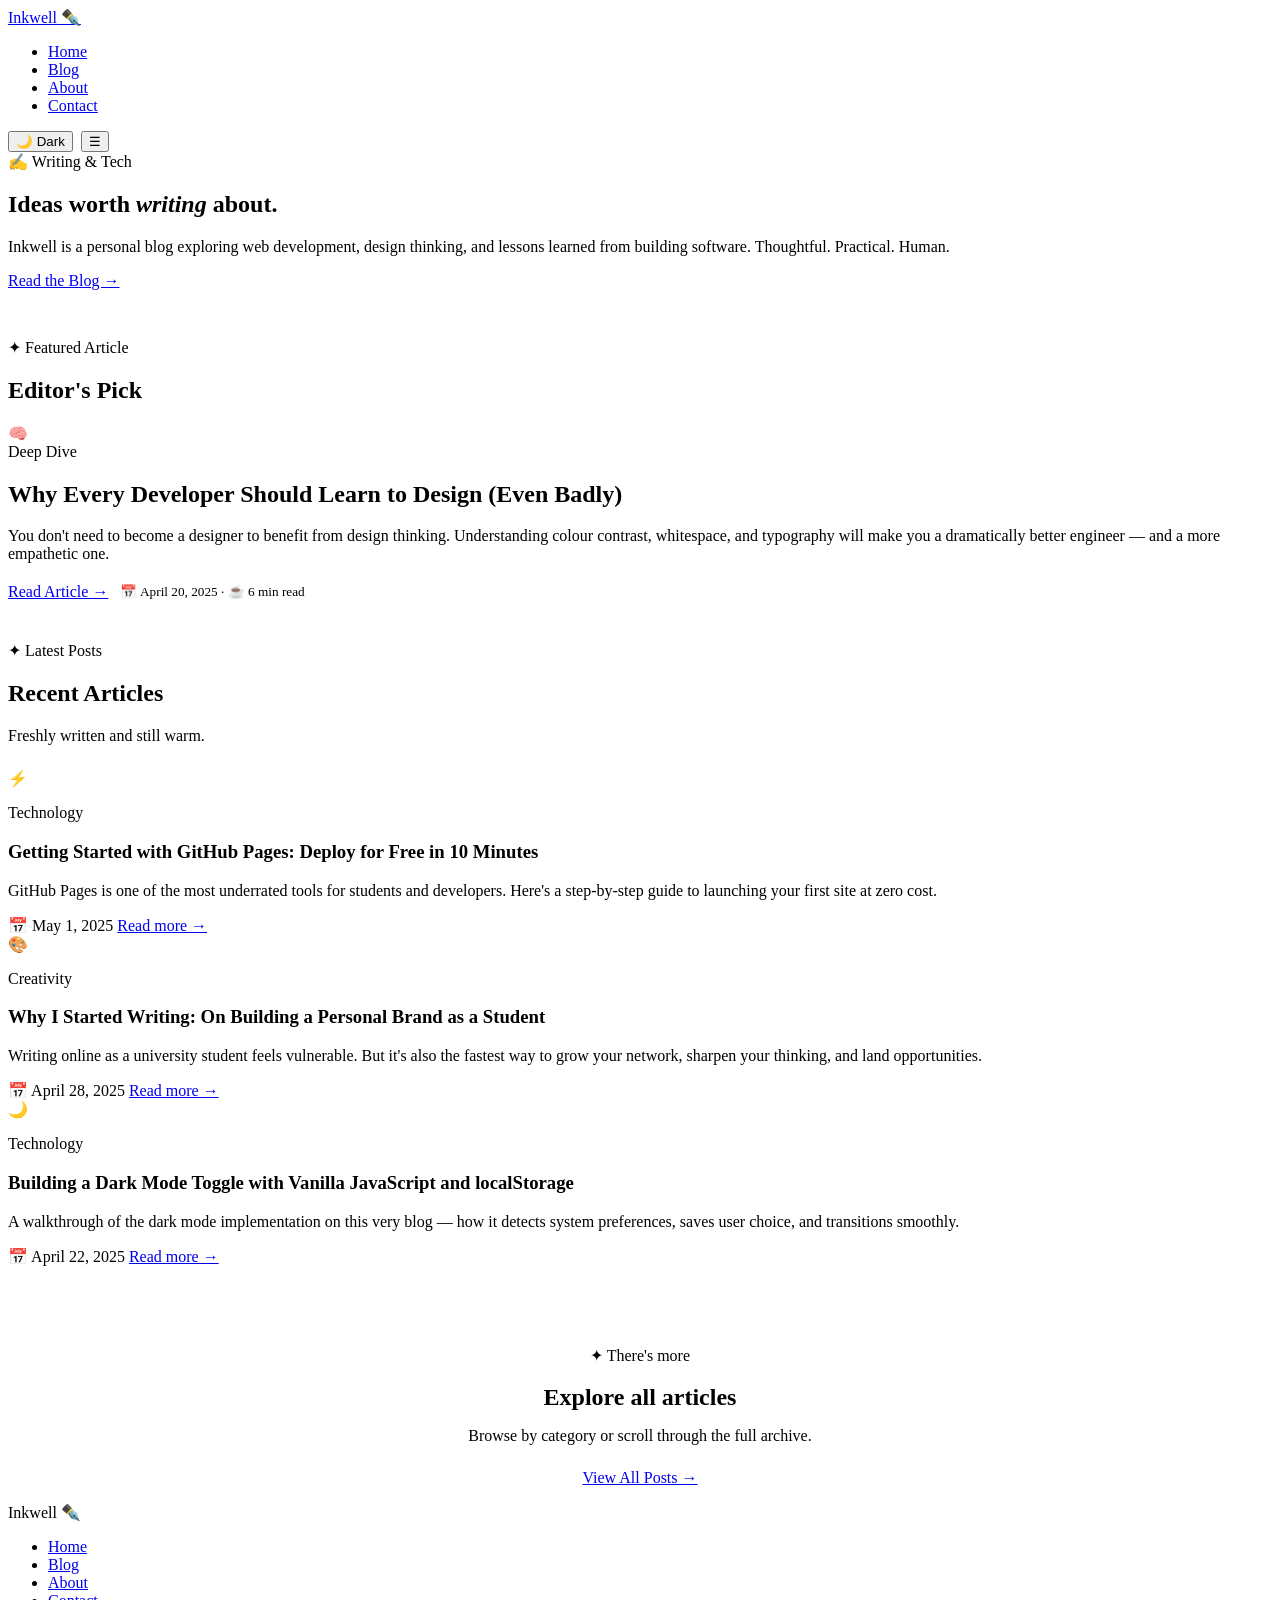
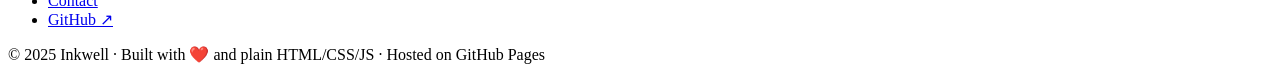
==== index.html @ 03e04a81 "Add files via upload" ====
<!DOCTYPE html>
<html lang="en" data-theme="light">
<head>
  <meta charset="UTF-8" />
  <meta name="viewport" content="width=device-width, initial-scale=1.0" />
  <meta name="description" content="Inkwell — A blog about technology, creativity, and building things on the web." />
  <title>Inkwell | Home</title>
  <link rel="stylesheet" href="css/style.css" />
  <link rel="icon" href="data:image/svg+xml,<svg xmlns='http://www.w3.org/2000/svg' viewBox='0 0 100 100'><text y='.9em' font-size='90'>✒️</text></svg>" />
</head>
<body>

  <!-- ═══ NAVBAR ═══════════════════════════════════════════ -->
  <nav class="navbar" role="navigation" aria-label="Main navigation">
    <div class="nav-inner">
      <a href="index.html" class="nav-logo">Ink<span>well</span> ✒️</a>

      <ul class="nav-links" id="navLinks" role="list">
        <li><a href="index.html" class="active">Home</a></li>
        <li><a href="pages/blog.html">Blog</a></li>
        <li><a href="pages/about.html">About</a></li>
        <li><a href="pages/contact.html">Contact</a></li>
      </ul>

      <div style="display:flex; align-items:center; gap:0.5rem;">
        <button class="theme-toggle" id="themeToggle" aria-label="Toggle dark mode">
          <span class="icon" id="themeIcon">🌙</span>
          <span id="themeLabel">Dark</span>
        </button>
        <button class="nav-hamburger" id="navHamburger" aria-label="Open menu" aria-expanded="false">☰</button>
      </div>
    </div>
  </nav>

  <main>
    <!-- ═══ HERO ═══════════════════════════════════════════ -->
    <section class="hero">
      <div class="hero-inner">
        <span class="hero-tag">✍️ Writing &amp; Tech</span>
        <h1>Ideas worth <em>writing</em> about.</h1>
        <p class="hero-sub">
          Inkwell is a personal blog exploring web development, design thinking,
          and lessons learned from building software. Thoughtful. Practical. Human.
        </p>
        <a href="pages/blog.html" class="hero-cta">Read the Blog →</a>
      </div>
    </section>

    <!-- ═══ CONTENT ════════════════════════════════════════ -->
    <div class="page-container">

      <!-- Featured Post -->
      <div style="margin: 3rem 0 1rem;">
        <p class="section-label">✦ Featured Article</p>
        <h2 class="section-title">Editor's Pick</h2>
      </div>

      <article class="featured-post reveal">
        <div class="featured-img">🧠</div>
        <div class="featured-body">
          <span class="featured-tag">Deep Dive</span>
          <h2 class="featured-title">
            Why Every Developer Should Learn to Design (Even Badly)
          </h2>
          <p class="featured-excerpt">
            You don't need to become a designer to benefit from design thinking. 
            Understanding colour contrast, whitespace, and typography will make you 
            a dramatically better engineer — and a more empathetic one.
          </p>
          <div style="display:flex; gap:0.75rem; flex-wrap:wrap; align-items:center; margin-top:1.25rem;">
            <a href="pages/post-design-thinking.html" class="btn btn-primary">Read Article →</a>
            <span class="text-muted" style="font-size:0.83rem;">📅 April 20, 2025 · ☕ 6 min read</span>
          </div>
        </div>
      </article>

      <!-- Recent Posts -->
      <div style="margin: 2.5rem 0 1.5rem;">
        <p class="section-label">✦ Latest Posts</p>
        <h2 class="section-title">Recent Articles</h2>
        <p class="section-sub">Freshly written and still warm.</p>
      </div>

      <div class="cards-grid">
        <!-- Card 1 -->
        <article class="card reveal" data-category="technology">
          <div class="card-img">⚡</div>
          <div class="card-body">
            <p class="card-category">Technology</p>
            <h3 class="card-title">Getting Started with GitHub Pages: Deploy for Free in 10 Minutes</h3>
            <p class="card-excerpt">
              GitHub Pages is one of the most underrated tools for students and developers.
              Here's a step-by-step guide to launching your first site at zero cost.
            </p>
            <div class="card-meta">
              <span>📅 May 1, 2025</span>
              <a href="pages/post-github-pages.html">Read more →</a>
            </div>
          </div>
        </article>

        <!-- Card 2 -->
        <article class="card reveal" data-category="creativity">
          <div class="card-img">🎨</div>
          <div class="card-body">
            <p class="card-category">Creativity</p>
            <h3 class="card-title">Why I Started Writing: On Building a Personal Brand as a Student</h3>
            <p class="card-excerpt">
              Writing online as a university student feels vulnerable. But it's also the
              fastest way to grow your network, sharpen your thinking, and land opportunities.
            </p>
            <div class="card-meta">
              <span>📅 April 28, 2025</span>
              <a href="pages/post-why-i-write.html">Read more →</a>
            </div>
          </div>
        </article>

        <!-- Card 3 -->
        <article class="card reveal" data-category="technology">
          <div class="card-img">🌙</div>
          <div class="card-body">
            <p class="card-category">Technology</p>
            <h3 class="card-title">Building a Dark Mode Toggle with Vanilla JavaScript and localStorage</h3>
            <p class="card-excerpt">
              A walkthrough of the dark mode implementation on this very blog — 
              how it detects system preferences, saves user choice, and transitions smoothly.
            </p>
            <div class="card-meta">
              <span>📅 April 22, 2025</span>
              <a href="pages/post-dark-mode.html">Read more →</a>
            </div>
          </div>
        </article>
      </div>

      <!-- CTA Strip -->
      <div style="text-align:center; padding: 4rem 0 1rem;">
        <p class="section-label">✦ There's more</p>
        <h2 style="margin-bottom:0.75rem;">Explore all articles</h2>
        <p class="text-muted" style="margin-bottom:1.5rem;">Browse by category or scroll through the full archive.</p>
        <a href="pages/blog.html" class="btn btn-outline">View All Posts →</a>
      </div>

    </div>
  </main>

  <!-- ═══ FOOTER ═══════════════════════════════════════════ -->
  <footer>
    <div class="footer-inner">
      <span class="footer-logo">Ink<span>well</span> ✒️</span>
      <ul class="footer-links">
        <li><a href="index.html">Home</a></li>
        <li><a href="pages/blog.html">Blog</a></li>
        <li><a href="pages/about.html">About</a></li>
        <li><a href="pages/contact.html">Contact</a></li>
        <li><a href="https://github.com/" target="_blank" rel="noopener">GitHub ↗</a></li>
      </ul>
      <p class="footer-copy">© 2025 Inkwell · Built with ❤️ and plain HTML/CSS/JS · Hosted on GitHub Pages</p>
    </div>
  </footer>

  <script src="js/main.js"></script>
</body>
</html>
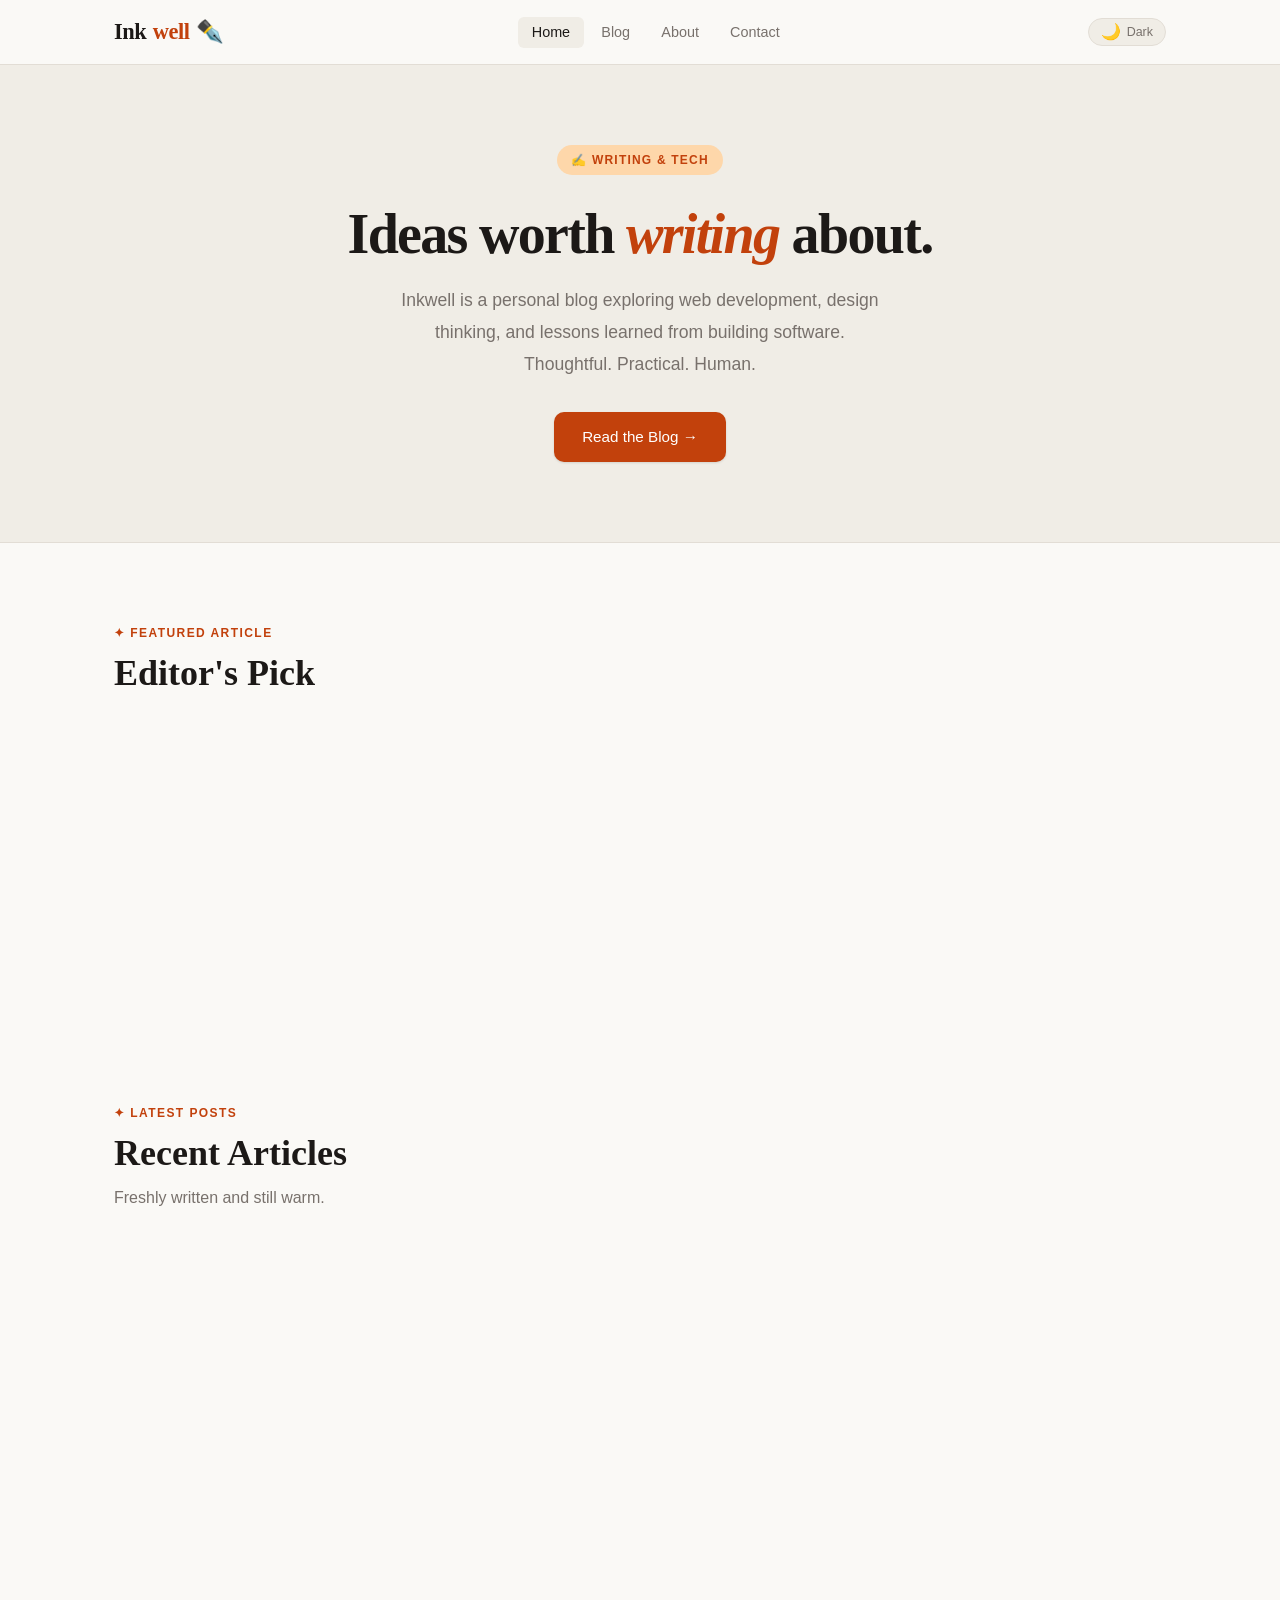
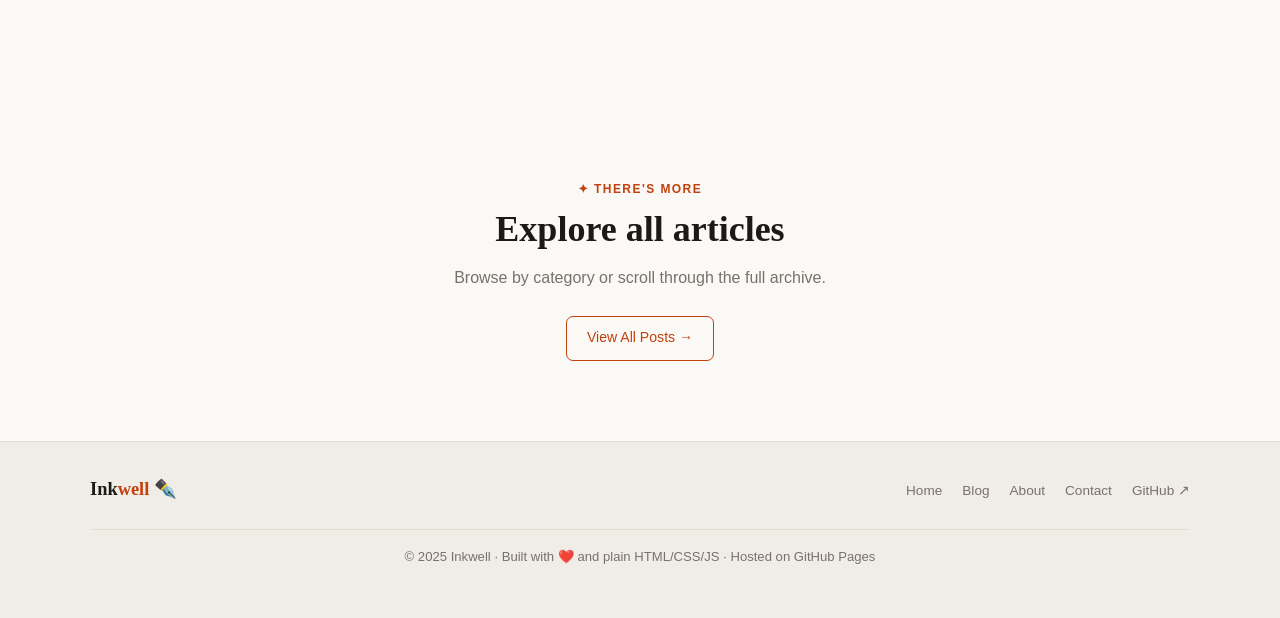
==== commit 3c79d314: "Update index.html" ====
--- a/index.html
+++ b/index.html
@@ -5,7 +5,7 @@
   <meta name="viewport" content="width=device-width, initial-scale=1.0" />
   <meta name="description" content="Inkwell — A blog about technology, creativity, and building things on the web." />
   <title>Inkwell | Home</title>
-  <link rel="stylesheet" href="css/style.css" />
+  <link rel="stylesheet" href="style.css" />
   <link rel="icon" href="data:image/svg+xml,<svg xmlns='http://www.w3.org/2000/svg' viewBox='0 0 100 100'><text y='.9em' font-size='90'>✒️</text></svg>" />
 </head>
 <body>
--- a/style.css
+++ b/style.css
@@ -0,0 +1,806 @@
+/* ============================================================
+   INKWELL — Personal Blog
+   style.css | Main Stylesheet
+   ============================================================ */
+
+/* ---------- Google Fonts ---------- */
+@import url('https://fonts.googleapis.com/css2?family=Playfair+Display:ital,wght@0,400;0,700;1,400&family=DM+Sans:ital,opsz,wght@0,9..40,300;0,9..40,400;0,9..40,500;1,9..40,300&display=swap');
+
+/* ---------- CSS Variables (Light Theme) ---------- */
+:root {
+  --bg:           #faf9f6;
+  --bg-alt:       #f0ede6;
+  --surface:      #ffffff;
+  --border:       #e2ddd5;
+  --text:         #1c1917;
+  --text-muted:   #78716c;
+  --accent:       #c2410c;       /* warm terracotta */
+  --accent-light: #fed7aa;
+  --accent-hover: #9a3412;
+  --nav-bg:       rgba(250, 249, 246, 0.92);
+  --shadow-sm:    0 1px 3px rgba(0,0,0,0.07), 0 1px 2px rgba(0,0,0,0.05);
+  --shadow-md:    0 4px 16px rgba(0,0,0,0.08);
+  --shadow-lg:    0 10px 40px rgba(0,0,0,0.10);
+  --radius:       10px;
+  --font-display: 'Playfair Display', Georgia, serif;
+  --font-body:    'DM Sans', 'Segoe UI', sans-serif;
+  --transition:   0.25s cubic-bezier(0.4, 0, 0.2, 1);
+  --max-width:    1100px;
+}
+
+/* ---------- Dark Theme ---------- */
+[data-theme="dark"] {
+  --bg:           #0f0e0c;
+  --bg-alt:       #1c1a17;
+  --surface:      #252320;
+  --border:       #38352f;
+  --text:         #f5f0eb;
+  --text-muted:   #a8a09a;
+  --accent:       #fb923c;
+  --accent-light: #431407;
+  --accent-hover: #fdba74;
+  --nav-bg:       rgba(15, 14, 12, 0.92);
+  --shadow-sm:    0 1px 3px rgba(0,0,0,0.3);
+  --shadow-md:    0 4px 16px rgba(0,0,0,0.4);
+  --shadow-lg:    0 10px 40px rgba(0,0,0,0.5);
+}
+
+/* ---------- Reset & Base ---------- */
+*, *::before, *::after { box-sizing: border-box; margin: 0; padding: 0; }
+
+html {
+  scroll-behavior: smooth;
+  font-size: 16px;
+}
+
+body {
+  font-family: var(--font-body);
+  background-color: var(--bg);
+  color: var(--text);
+  line-height: 1.7;
+  transition: background-color var(--transition), color var(--transition);
+  min-height: 100vh;
+  display: flex;
+  flex-direction: column;
+}
+
+img { max-width: 100%; display: block; }
+a  { color: var(--accent); text-decoration: none; transition: color var(--transition); }
+a:hover { color: var(--accent-hover); }
+
+/* ---------- Typography ---------- */
+h1, h2, h3, h4 {
+  font-family: var(--font-display);
+  line-height: 1.25;
+  color: var(--text);
+}
+h1 { font-size: clamp(2rem, 5vw, 3.5rem); }
+h2 { font-size: clamp(1.5rem, 3.5vw, 2.25rem); }
+h3 { font-size: clamp(1.15rem, 2.5vw, 1.5rem); }
+
+p { margin-bottom: 1.1rem; color: var(--text); }
+
+/* ---------- Navigation ---------- */
+.navbar {
+  position: sticky;
+  top: 0;
+  z-index: 100;
+  background: var(--nav-bg);
+  backdrop-filter: blur(12px);
+  -webkit-backdrop-filter: blur(12px);
+  border-bottom: 1px solid var(--border);
+  transition: background var(--transition);
+}
+
+.nav-inner {
+  max-width: var(--max-width);
+  margin: 0 auto;
+  padding: 0 1.5rem;
+  height: 64px;
+  display: flex;
+  align-items: center;
+  justify-content: space-between;
+  gap: 1rem;
+}
+
+.nav-logo {
+  font-family: var(--font-display);
+  font-size: 1.4rem;
+  font-weight: 700;
+  color: var(--text);
+  letter-spacing: -0.02em;
+  display: flex;
+  align-items: center;
+  gap: 0.4rem;
+}
+.nav-logo span { color: var(--accent); }
+
+.nav-links {
+  display: flex;
+  align-items: center;
+  gap: 0.25rem;
+  list-style: none;
+}
+
+.nav-links a {
+  color: var(--text-muted);
+  font-size: 0.9rem;
+  font-weight: 500;
+  padding: 0.45rem 0.85rem;
+  border-radius: 6px;
+  transition: all var(--transition);
+}
+.nav-links a:hover,
+.nav-links a.active {
+  color: var(--text);
+  background: var(--bg-alt);
+}
+
+/* Dark mode toggle */
+.theme-toggle {
+  background: var(--bg-alt);
+  border: 1px solid var(--border);
+  border-radius: 50px;
+  cursor: pointer;
+  padding: 0.3rem 0.75rem;
+  display: flex;
+  align-items: center;
+  gap: 0.35rem;
+  font-size: 0.78rem;
+  font-family: var(--font-body);
+  font-weight: 500;
+  color: var(--text-muted);
+  transition: all var(--transition);
+  white-space: nowrap;
+  flex-shrink: 0;
+}
+.theme-toggle:hover {
+  background: var(--border);
+  color: var(--text);
+}
+.theme-toggle .icon { font-size: 1rem; line-height: 1; }
+
+/* Hamburger */
+.nav-hamburger {
+  display: none;
+  background: none;
+  border: none;
+  cursor: pointer;
+  color: var(--text);
+  font-size: 1.4rem;
+  padding: 0.25rem;
+}
+
+/* ---------- Page Wrapper ---------- */
+main { flex: 1; }
+
+.page-container {
+  max-width: var(--max-width);
+  margin: 0 auto;
+  padding: 2rem 1.5rem 4rem;
+}
+
+/* ---------- Hero (Home) ---------- */
+.hero {
+  background: var(--bg-alt);
+  border-bottom: 1px solid var(--border);
+  padding: 5rem 1.5rem;
+  text-align: center;
+}
+
+.hero-inner {
+  max-width: 700px;
+  margin: 0 auto;
+}
+
+.hero-tag {
+  display: inline-block;
+  background: var(--accent-light);
+  color: var(--accent);
+  font-size: 0.75rem;
+  font-weight: 600;
+  letter-spacing: 0.1em;
+  text-transform: uppercase;
+  padding: 0.3rem 0.9rem;
+  border-radius: 50px;
+  margin-bottom: 1.5rem;
+}
+
+.hero h1 {
+  margin-bottom: 1rem;
+  letter-spacing: -0.03em;
+}
+
+.hero h1 em {
+  font-style: italic;
+  color: var(--accent);
+}
+
+.hero-sub {
+  font-size: 1.1rem;
+  color: var(--text-muted);
+  max-width: 500px;
+  margin: 0 auto 2rem;
+  line-height: 1.8;
+}
+
+.hero-cta {
+  display: inline-flex;
+  align-items: center;
+  gap: 0.5rem;
+  background: var(--accent);
+  color: #fff;
+  padding: 0.75rem 1.75rem;
+  border-radius: var(--radius);
+  font-weight: 500;
+  font-size: 0.95rem;
+  transition: all var(--transition);
+  box-shadow: var(--shadow-sm);
+}
+.hero-cta:hover {
+  background: var(--accent-hover);
+  color: #fff;
+  box-shadow: var(--shadow-md);
+  transform: translateY(-2px);
+}
+
+/* ---------- Section Titles ---------- */
+.section-label {
+  font-size: 0.75rem;
+  font-weight: 600;
+  letter-spacing: 0.12em;
+  text-transform: uppercase;
+  color: var(--accent);
+  margin-bottom: 0.5rem;
+}
+
+.section-title {
+  margin-bottom: 0.5rem;
+}
+
+.section-sub {
+  color: var(--text-muted);
+  font-size: 1rem;
+  margin-bottom: 2.5rem;
+}
+
+/* ---------- Blog Cards Grid ---------- */
+.cards-grid {
+  display: grid;
+  grid-template-columns: repeat(auto-fill, minmax(300px, 1fr));
+  gap: 1.5rem;
+}
+
+.card {
+  background: var(--surface);
+  border: 1px solid var(--border);
+  border-radius: var(--radius);
+  overflow: hidden;
+  transition: all var(--transition);
+  display: flex;
+  flex-direction: column;
+  box-shadow: var(--shadow-sm);
+}
+.card:hover {
+  box-shadow: var(--shadow-lg);
+  transform: translateY(-4px);
+  border-color: var(--accent);
+}
+
+.card-img {
+  width: 100%;
+  aspect-ratio: 16/9;
+  object-fit: cover;
+  background: var(--bg-alt);
+  display: flex;
+  align-items: center;
+  justify-content: center;
+  font-size: 3rem;
+  min-height: 160px;
+}
+
+.card-body { padding: 1.35rem; flex: 1; display: flex; flex-direction: column; }
+
+.card-category {
+  font-size: 0.7rem;
+  font-weight: 700;
+  letter-spacing: 0.1em;
+  text-transform: uppercase;
+  color: var(--accent);
+  margin-bottom: 0.5rem;
+}
+
+.card-title {
+  font-family: var(--font-display);
+  font-size: 1.15rem;
+  font-weight: 700;
+  margin-bottom: 0.6rem;
+  color: var(--text);
+  line-height: 1.35;
+}
+
+.card-excerpt {
+  font-size: 0.88rem;
+  color: var(--text-muted);
+  line-height: 1.65;
+  flex: 1;
+  margin-bottom: 1rem;
+}
+
+.card-meta {
+  display: flex;
+  align-items: center;
+  justify-content: space-between;
+  font-size: 0.78rem;
+  color: var(--text-muted);
+  padding-top: 0.85rem;
+  border-top: 1px solid var(--border);
+}
+
+.card-meta a {
+  color: var(--accent);
+  font-weight: 500;
+}
+.card-meta a:hover { text-decoration: underline; }
+
+/* ---------- Featured Post (Home) ---------- */
+.featured-post {
+  background: var(--surface);
+  border: 1px solid var(--border);
+  border-radius: var(--radius);
+  overflow: hidden;
+  display: grid;
+  grid-template-columns: 1fr 1.2fr;
+  box-shadow: var(--shadow-md);
+  margin-bottom: 3rem;
+}
+
+.featured-img {
+  background: var(--bg-alt);
+  display: flex;
+  align-items: center;
+  justify-content: center;
+  font-size: 5rem;
+  min-height: 280px;
+}
+
+.featured-body { padding: 2rem; }
+
+.featured-tag {
+  display: inline-block;
+  background: var(--accent-light);
+  color: var(--accent);
+  font-size: 0.7rem;
+  font-weight: 700;
+  letter-spacing: 0.1em;
+  text-transform: uppercase;
+  padding: 0.25rem 0.75rem;
+  border-radius: 50px;
+  margin-bottom: 1rem;
+}
+
+.featured-title {
+  font-size: clamp(1.35rem, 2.5vw, 1.9rem);
+  margin-bottom: 0.75rem;
+  line-height: 1.3;
+}
+
+.featured-excerpt {
+  color: var(--text-muted);
+  font-size: 0.95rem;
+  margin-bottom: 1.25rem;
+}
+
+.btn {
+  display: inline-flex;
+  align-items: center;
+  gap: 0.4rem;
+  padding: 0.6rem 1.25rem;
+  border-radius: 7px;
+  font-size: 0.88rem;
+  font-weight: 500;
+  transition: all var(--transition);
+  cursor: pointer;
+  border: none;
+  font-family: var(--font-body);
+}
+
+.btn-primary {
+  background: var(--accent);
+  color: #fff;
+}
+.btn-primary:hover {
+  background: var(--accent-hover);
+  color: #fff;
+  transform: translateY(-1px);
+  box-shadow: var(--shadow-md);
+}
+
+.btn-outline {
+  background: transparent;
+  color: var(--accent);
+  border: 1.5px solid var(--accent);
+}
+.btn-outline:hover {
+  background: var(--accent);
+  color: #fff;
+}
+
+/* ---------- About Page ---------- */
+.about-grid {
+  display: grid;
+  grid-template-columns: 1fr 2fr;
+  gap: 3rem;
+  align-items: start;
+}
+
+.about-avatar-wrap {
+  position: sticky;
+  top: 90px;
+}
+
+.about-avatar {
+  width: 100%;
+  aspect-ratio: 1;
+  max-width: 260px;
+  border-radius: var(--radius);
+  background: var(--bg-alt);
+  border: 1px solid var(--border);
+  display: flex;
+  align-items: center;
+  justify-content: center;
+  font-size: 5rem;
+  margin-bottom: 1.25rem;
+  box-shadow: var(--shadow-md);
+}
+
+.about-social {
+  list-style: none;
+  display: flex;
+  flex-direction: column;
+  gap: 0.6rem;
+}
+
+.about-social a {
+  display: flex;
+  align-items: center;
+  gap: 0.6rem;
+  font-size: 0.88rem;
+  color: var(--text-muted);
+  padding: 0.5rem 0.75rem;
+  border-radius: 7px;
+  border: 1px solid var(--border);
+  background: var(--surface);
+  transition: all var(--transition);
+}
+.about-social a:hover {
+  color: var(--accent);
+  border-color: var(--accent);
+  background: var(--bg-alt);
+}
+
+.about-content h2 {
+  margin-bottom: 0.75rem;
+  margin-top: 2rem;
+}
+.about-content h2:first-child { margin-top: 0; }
+
+.skills-grid {
+  display: flex;
+  flex-wrap: wrap;
+  gap: 0.5rem;
+  margin-top: 1rem;
+}
+
+.skill-tag {
+  background: var(--bg-alt);
+  border: 1px solid var(--border);
+  color: var(--text);
+  font-size: 0.82rem;
+  font-weight: 500;
+  padding: 0.35rem 0.85rem;
+  border-radius: 50px;
+  transition: all var(--transition);
+}
+.skill-tag:hover {
+  border-color: var(--accent);
+  color: var(--accent);
+  background: var(--accent-light);
+}
+
+/* Timeline */
+.timeline { margin-top: 1rem; }
+.timeline-item {
+  display: grid;
+  grid-template-columns: 130px 1fr;
+  gap: 1.25rem;
+  padding-bottom: 1.75rem;
+  position: relative;
+}
+.timeline-item:not(:last-child)::after {
+  content: '';
+  position: absolute;
+  left: 130px;
+  top: 0.5rem;
+  bottom: 0;
+  width: 1px;
+  background: var(--border);
+  transform: translateX(-50%);
+}
+.timeline-year {
+  font-size: 0.8rem;
+  color: var(--text-muted);
+  font-weight: 500;
+  padding-top: 0.1rem;
+  text-align: right;
+  padding-right: 1.25rem;
+}
+.timeline-dot {
+  position: absolute;
+  left: 130px;
+  top: 0.3rem;
+  width: 10px;
+  height: 10px;
+  background: var(--accent);
+  border-radius: 50%;
+  transform: translateX(-50%);
+}
+.timeline-body strong { font-family: var(--font-display); font-size: 1rem; }
+.timeline-body span { font-size: 0.85rem; color: var(--text-muted); display: block; }
+
+/* ---------- Blog Page ---------- */
+.blog-header {
+  background: var(--bg-alt);
+  border-bottom: 1px solid var(--border);
+  padding: 3.5rem 1.5rem 2.5rem;
+}
+
+.blog-header-inner {
+  max-width: var(--max-width);
+  margin: 0 auto;
+}
+
+.filter-bar {
+  display: flex;
+  gap: 0.5rem;
+  flex-wrap: wrap;
+  margin-top: 1.75rem;
+}
+
+.filter-btn {
+  background: var(--surface);
+  border: 1px solid var(--border);
+  color: var(--text-muted);
+  font-size: 0.82rem;
+  font-weight: 500;
+  padding: 0.4rem 0.95rem;
+  border-radius: 50px;
+  cursor: pointer;
+  font-family: var(--font-body);
+  transition: all var(--transition);
+}
+.filter-btn:hover, .filter-btn.active {
+  background: var(--accent);
+  border-color: var(--accent);
+  color: #fff;
+}
+
+/* Article full page */
+.article-header { margin-bottom: 2.5rem; padding-bottom: 2rem; border-bottom: 1px solid var(--border); }
+.article-header .card-category { font-size: 0.8rem; margin-bottom: 0.75rem; }
+.article-header h1 { margin-bottom: 1rem; }
+.article-meta { color: var(--text-muted); font-size: 0.88rem; display: flex; gap: 1.25rem; flex-wrap: wrap; }
+
+.article-body { max-width: 720px; }
+.article-body p { font-size: 1.05rem; line-height: 1.85; }
+.article-body h2 { margin: 2rem 0 0.75rem; }
+.article-body h3 { margin: 1.5rem 0 0.5rem; }
+.article-body blockquote {
+  border-left: 3px solid var(--accent);
+  padding: 0.75rem 1.25rem;
+  background: var(--bg-alt);
+  border-radius: 0 var(--radius) var(--radius) 0;
+  margin: 1.5rem 0;
+  color: var(--text-muted);
+  font-style: italic;
+  font-family: var(--font-display);
+}
+.article-body code {
+  background: var(--bg-alt);
+  border: 1px solid var(--border);
+  border-radius: 4px;
+  padding: 0.15em 0.45em;
+  font-size: 0.88em;
+}
+
+/* ---------- Contact Page ---------- */
+.contact-grid {
+  display: grid;
+  grid-template-columns: 1fr 1.5fr;
+  gap: 3rem;
+  align-items: start;
+}
+
+.contact-info h3 { font-size: 1.25rem; margin-bottom: 0.5rem; }
+.contact-info p  { color: var(--text-muted); font-size: 0.95rem; }
+
+.contact-item {
+  display: flex;
+  align-items: center;
+  gap: 0.85rem;
+  padding: 0.9rem 1rem;
+  background: var(--surface);
+  border: 1px solid var(--border);
+  border-radius: var(--radius);
+  margin-top: 1rem;
+  transition: all var(--transition);
+}
+.contact-item:hover { border-color: var(--accent); box-shadow: var(--shadow-sm); }
+.contact-icon { font-size: 1.3rem; }
+.contact-detail strong { font-size: 0.85rem; display: block; }
+.contact-detail span  { font-size: 0.82rem; color: var(--text-muted); }
+
+/* Form */
+.contact-form {
+  background: var(--surface);
+  border: 1px solid var(--border);
+  border-radius: var(--radius);
+  padding: 2rem;
+  box-shadow: var(--shadow-md);
+}
+
+.form-group { margin-bottom: 1.25rem; }
+
+.form-group label {
+  display: block;
+  font-size: 0.85rem;
+  font-weight: 500;
+  margin-bottom: 0.45rem;
+  color: var(--text);
+}
+
+.form-group input,
+.form-group textarea,
+.form-group select {
+  width: 100%;
+  background: var(--bg);
+  border: 1.5px solid var(--border);
+  border-radius: 8px;
+  padding: 0.7rem 1rem;
+  font-family: var(--font-body);
+  font-size: 0.92rem;
+  color: var(--text);
+  transition: border-color var(--transition), box-shadow var(--transition);
+  outline: none;
+  resize: vertical;
+}
+
+.form-group input:focus,
+.form-group textarea:focus,
+.form-group select:focus {
+  border-color: var(--accent);
+  box-shadow: 0 0 0 3px var(--accent-light);
+}
+
+.form-row { display: grid; grid-template-columns: 1fr 1fr; gap: 1rem; }
+
+.form-success {
+  display: none;
+  text-align: center;
+  padding: 2rem;
+}
+.form-success .check { font-size: 3rem; margin-bottom: 0.75rem; }
+.form-success h3 { margin-bottom: 0.5rem; }
+.form-success p { color: var(--text-muted); }
+
+/* ---------- Footer ---------- */
+footer {
+  background: var(--bg-alt);
+  border-top: 1px solid var(--border);
+  padding: 2rem 1.5rem;
+}
+
+.footer-inner {
+  max-width: var(--max-width);
+  margin: 0 auto;
+  display: flex;
+  align-items: center;
+  justify-content: space-between;
+  gap: 1rem;
+  flex-wrap: wrap;
+}
+
+.footer-logo {
+  font-family: var(--font-display);
+  font-size: 1.15rem;
+  font-weight: 700;
+  color: var(--text);
+}
+.footer-logo span { color: var(--accent); }
+
+.footer-links {
+  display: flex;
+  gap: 1.25rem;
+  list-style: none;
+}
+.footer-links a {
+  font-size: 0.85rem;
+  color: var(--text-muted);
+  transition: color var(--transition);
+}
+.footer-links a:hover { color: var(--accent); }
+
+.footer-copy {
+  font-size: 0.82rem;
+  color: var(--text-muted);
+  width: 100%;
+  text-align: center;
+  padding-top: 1rem;
+  border-top: 1px solid var(--border);
+  margin-top: 0.5rem;
+}
+
+/* ---------- Utilities ---------- */
+.divider { border: none; border-top: 1px solid var(--border); margin: 2.5rem 0; }
+.text-muted { color: var(--text-muted); }
+.mt-4 { margin-top: 2rem; }
+.mb-2 { margin-bottom: 1rem; }
+
+/* ---------- Responsive ---------- */
+@media (max-width: 768px) {
+  .nav-links {
+    display: none;
+    position: fixed;
+    top: 64px;
+    left: 0; right: 0;
+    background: var(--nav-bg);
+    backdrop-filter: blur(12px);
+    border-bottom: 1px solid var(--border);
+    flex-direction: column;
+    padding: 1rem;
+    gap: 0.25rem;
+    z-index: 99;
+  }
+  .nav-links.open { display: flex; }
+  .nav-links a { padding: 0.75rem 1rem; font-size: 1rem; }
+  .nav-hamburger { display: block; }
+
+  .featured-post { grid-template-columns: 1fr; }
+  .featured-img  { min-height: 180px; }
+
+  .about-grid    { grid-template-columns: 1fr; }
+  .about-avatar-wrap { position: static; display: flex; flex-direction: column; align-items: center; }
+  .about-avatar  { max-width: 180px; }
+  .about-social  { flex-direction: row; flex-wrap: wrap; }
+
+  .contact-grid  { grid-template-columns: 1fr; }
+  .form-row      { grid-template-columns: 1fr; }
+
+  .timeline-item { grid-template-columns: 80px 1fr; }
+  .timeline-item:not(:last-child)::after { left: 80px; }
+  .timeline-dot  { left: 80px; }
+
+  .footer-inner  { flex-direction: column; text-align: center; }
+  .footer-links  { justify-content: center; }
+
+  .cards-grid    { grid-template-columns: 1fr; }
+  .hero          { padding: 3rem 1.5rem; }
+}
+
+@media (max-width: 480px) {
+  .timeline-item { grid-template-columns: 1fr; }
+  .timeline-year { text-align: left; padding-right: 0; }
+  .timeline-item:not(:last-child)::after { display: none; }
+  .timeline-dot  { display: none; }
+}
+
+/* ---------- Scroll Reveal Animation ---------- */
+.reveal {
+  opacity: 0;
+  transform: translateY(20px);
+  transition: opacity 0.6s ease, transform 0.6s ease;
+}
+.reveal.visible {
+  opacity: 1;
+  transform: translateY(0);
+}
